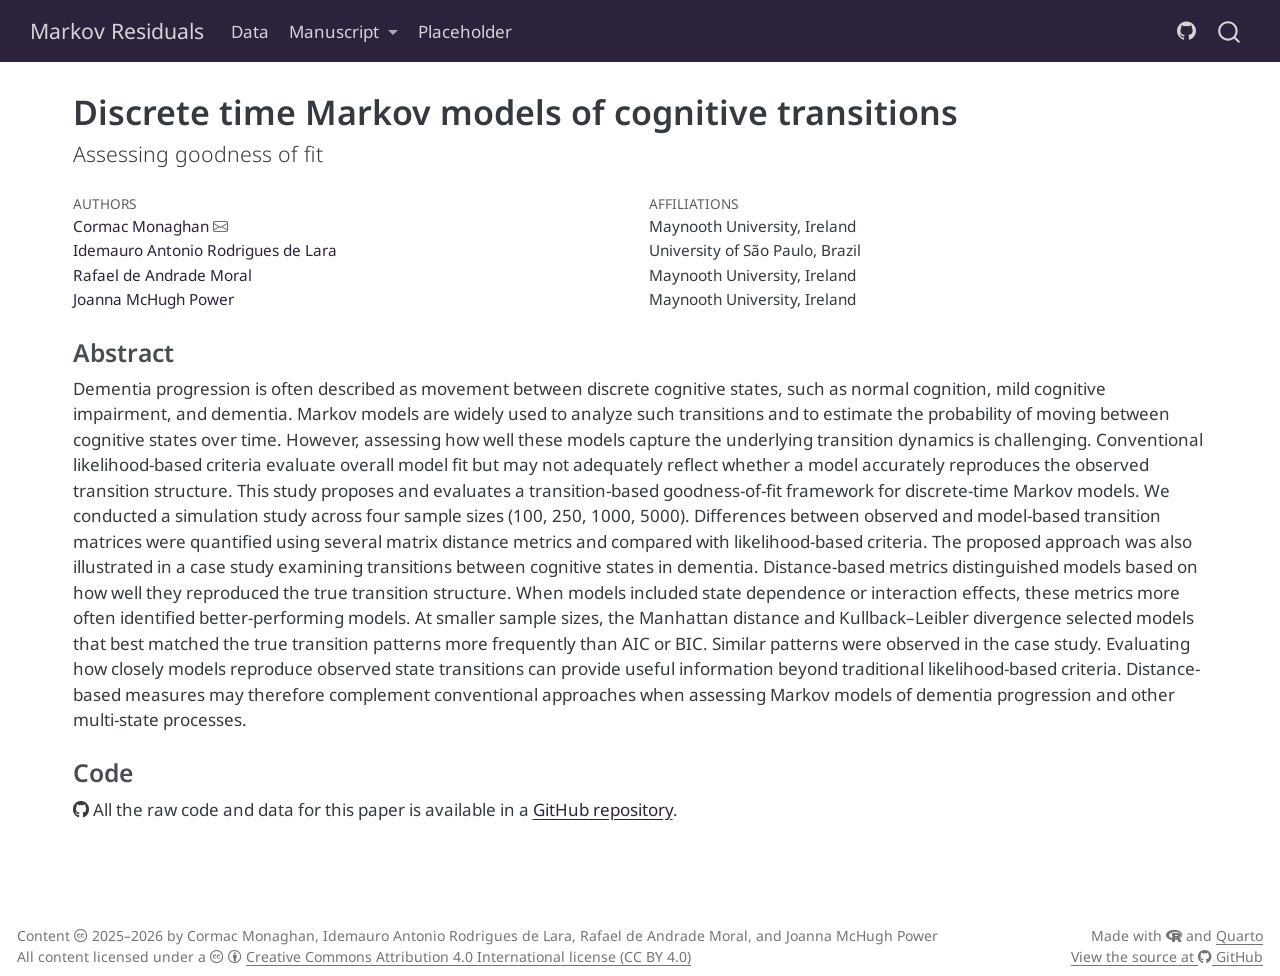
==== docs/index.html @ 7e55bb22 "Building a quarto site" ====
<!DOCTYPE html>
<html xmlns="http://www.w3.org/1999/xhtml" lang="en" xml:lang="en"><head>

<meta charset="utf-8">
<meta name="generator" content="quarto-1.9.30">

<meta name="viewport" content="width=device-width, initial-scale=1.0, user-scalable=yes">

<meta name="author" content="Cormac Monaghan">
<meta name="author" content="Idemauro Antonio Rodrigues de Lara">
<meta name="author" content="Rafael de Andrade Moral">
<meta name="author" content="Joanna McHugh Power">

<title>Discrete time Markov models of cognitive transitions – Markov Residuals</title>
<style>
/* Default styles provided by pandoc.
** See https://pandoc.org/MANUAL.html#variables-for-html for config info.
*/
code{white-space: pre-wrap;}
span.smallcaps{font-variant: small-caps;}
div.columns{display: flex; gap: min(4vw, 1.5em);}
div.column{flex: auto; overflow-x: auto;}
div.hanging-indent{margin-left: 1.5em; text-indent: -1.5em;}
ul.task-list{list-style: none;}
ul.task-list li input[type="checkbox"] {
  width: 0.8em;
  margin: 0 0.8em 0.2em -1em; /* quarto-specific, see https://github.com/quarto-dev/quarto-cli/issues/4556 */ 
  vertical-align: middle;
}
</style>


<script src="site_libs/quarto-nav/quarto-nav.js"></script>
<script src="site_libs/clipboard/clipboard.min.js"></script>
<script src="site_libs/quarto-search/autocomplete.umd.js"></script>
<script src="site_libs/quarto-search/fuse.min.js"></script>
<script src="site_libs/quarto-search/quarto-search.js"></script>
<meta name="quarto:offset" content="./">
<script src="site_libs/quarto-html/quarto.js" type="module"></script>
<script src="site_libs/quarto-html/tabsets/tabsets.js" type="module"></script>
<script src="site_libs/quarto-html/popper.min.js"></script>
<script src="site_libs/quarto-html/tippy.umd.min.js"></script>
<script src="site_libs/quarto-html/anchor.min.js"></script>
<link href="site_libs/quarto-html/tippy.css" rel="stylesheet">
<link href="site_libs/quarto-html/quarto-syntax-highlighting-d8b1f9605cdda7c1d013916fe2302b30.css" rel="stylesheet" id="quarto-text-highlighting-styles">
<script src="site_libs/bootstrap/bootstrap.min.js"></script>
<link href="site_libs/bootstrap/bootstrap-icons.css" rel="stylesheet">
<link href="site_libs/bootstrap/bootstrap-f8b59b6fb6d3e7420e7dad33e9927239.min.css" rel="stylesheet" append-hash="true" id="quarto-bootstrap" data-mode="light">
<link href="site_libs/quarto-contrib/fontawesome6-6.7.2/all.min.css" rel="stylesheet">
<link href="site_libs/quarto-contrib/fontawesome6-6.7.2/latex-fontsize.css" rel="stylesheet">
<script id="quarto-search-options" type="application/json">{
  "location": "navbar",
  "copy-button": false,
  "collapse-after": 3,
  "panel-placement": "end",
  "type": "overlay",
  "limit": 50,
  "keyboard-shortcut": [
    "f",
    "/",
    "s"
  ],
  "show-item-context": false,
  "language": {
    "search-no-results-text": "No results",
    "search-matching-documents-text": "matching documents",
    "search-copy-link-title": "Copy link to search",
    "search-hide-matches-text": "Hide additional matches",
    "search-more-match-text": "more match in this document",
    "search-more-matches-text": "more matches in this document",
    "search-clear-button-title": "Clear",
    "search-text-placeholder": "",
    "search-detached-cancel-button-title": "Cancel",
    "search-submit-button-title": "Submit",
    "search-label": "Search"
  }
}</script>


</head>

<body class="nav-fixed quarto-light">

<div id="quarto-search-results"></div>
  <header id="quarto-header" class="headroom fixed-top">
    <nav class="navbar navbar-expand-lg " data-bs-theme="dark">
      <div class="navbar-container container-fluid">
      <div class="navbar-brand-container mx-auto">
    <a class="navbar-brand" href="./index.html">
    <span class="navbar-title">Markov Residuals</span>
    </a>
  </div>
            <div id="quarto-search" class="" title="Search"></div>
          <button class="navbar-toggler" type="button" data-bs-toggle="collapse" data-bs-target="#navbarCollapse" aria-controls="navbarCollapse" role="menu" aria-expanded="false" aria-label="Toggle navigation" onclick="if (window.quartoToggleHeadroom) { window.quartoToggleHeadroom(); }">
  <span class="navbar-toggler-icon"></span>
</button>
          <div class="collapse navbar-collapse" id="navbarCollapse">
            <ul class="navbar-nav navbar-nav-scroll me-auto">
  <li class="nav-item">
    <a class="nav-link" href="./simulation/dataset.html"> 
<span class="menu-text">Data</span></a>
  </li>  
  <li class="nav-item dropdown ">
    <a class="nav-link dropdown-toggle" href="#" id="nav-menu-manuscript" role="link" data-bs-toggle="dropdown" aria-expanded="false">
 <span class="menu-text">Manuscript</span>
    </a>
    <ul class="dropdown-menu" aria-labelledby="nav-menu-manuscript">    
        <li>
    <a class="dropdown-item" href="./simulation/paper.html">
 <span class="dropdown-text">Manuscript</span></a>
  </li>  
        <li>
    <a class="dropdown-item" href="./simulation/appendix.html">
 <span class="dropdown-text">Appendix</span></a>
  </li>  
    </ul>
  </li>
  <li class="nav-item">
    <span class="nav-link">
<span class="menu-text">Placeholder</span>
    </span>
  </li>  
</ul>
            <ul class="navbar-nav navbar-nav-scroll ms-auto">
  <li class="nav-item compact">
    <a class="nav-link" href="https://github.com/C-Monaghan/hopeful-hornet"> <i class="bi bi-github" role="img" aria-label="github">
</i> 
<span class="menu-text"></span></a>
  </li>  
</ul>
          </div> <!-- /navcollapse -->
            <div class="quarto-navbar-tools">
</div>
      </div> <!-- /container-fluid -->
    </nav>
</header>
<!-- content -->
<div id="quarto-content" class="quarto-container page-columns page-rows-contents page-layout-full page-navbar">
<!-- sidebar -->
<!-- margin-sidebar -->
    
<!-- main -->
<main class="content column-page" id="quarto-document-content">

<header id="title-block-header" class="quarto-title-block default">
<div class="quarto-title">
<h1 class="title">Discrete time Markov models of cognitive transitions</h1>
<p class="subtitle lead">Assessing goodness of fit</p>
</div>


<div class="quarto-title-meta-author column-page">
  <div class="quarto-title-meta-heading">Authors</div>
  <div class="quarto-title-meta-heading">Affiliations</div>
  
    <div class="quarto-title-meta-contents">
    <p class="author"><a href="https://c-monaghan.github.io/">Cormac Monaghan</a> <a href="mailto:cormacmonaghan@protonmail.com" class="quarto-title-author-email"><i class="bi bi-envelope"></i></a> </p>
  </div>
  <div class="quarto-title-meta-contents">
        <p class="affiliation">
            Maynooth University, Ireland
          </p>
      </div>
    <div class="quarto-title-meta-contents">
    <p class="author"><a href="https://scholar.google.com/citations?user=-f0hcJYAAAAJ&amp;hl=pt-BR">Idemauro Antonio Rodrigues de Lara</a> </p>
  </div>
  <div class="quarto-title-meta-contents">
        <p class="affiliation">
            University of São Paulo, Brazil
          </p>
      </div>
    <div class="quarto-title-meta-contents">
    <p class="author"><a href="https://rafamoral.github.io/">Rafael de Andrade Moral</a> </p>
  </div>
  <div class="quarto-title-meta-contents">
        <p class="affiliation">
            Maynooth University, Ireland
          </p>
      </div>
    <div class="quarto-title-meta-contents">
    <p class="author"><a href="https://www.maynoothuniversity.ie/people/joanna-mchugh-power">Joanna McHugh Power</a> </p>
  </div>
  <div class="quarto-title-meta-contents">
        <p class="affiliation">
            Maynooth University, Ireland
          </p>
      </div>
  </div>

<div class="quarto-title-meta column-page">

      
  
    
  </div>
  


</header>


<section id="abstract" class="level3">
<h3 class="anchored" data-anchor-id="abstract">Abstract</h3>
<p>Dementia progression is often described as movement between discrete cognitive states, such as normal cognition, mild cognitive impairment, and dementia. Markov models are widely used to analyze such transitions and to estimate the probability of moving between cognitive states over time. However, assessing how well these models capture the underlying transition dynamics is challenging. Conventional likelihood-based criteria evaluate overall model fit but may not adequately reflect whether a model accurately reproduces the observed transition structure. This study proposes and evaluates a transition-based goodness-of-fit framework for discrete-time Markov models. We conducted a simulation study across four sample sizes (100, 250, 1000, 5000). Differences between observed and model-based transition matrices were quantified using several matrix distance metrics and compared with likelihood-based criteria. The proposed approach was also illustrated in a case study examining transitions between cognitive states in dementia. Distance-based metrics distinguished models based on how well they reproduced the true transition structure. When models included state dependence or interaction effects, these metrics more often identified better-performing models. At smaller sample sizes, the Manhattan distance and Kullback–Leibler divergence selected models that best matched the true transition patterns more frequently than AIC or BIC. Similar patterns were observed in the case study. Evaluating how closely models reproduce observed state transitions can provide useful information beyond traditional likelihood-based criteria. Distance-based measures may therefore complement conventional approaches when assessing Markov models of dementia progression and other multi-state processes.</p>
</section>
<section id="code" class="level3">
<h3 class="anchored" data-anchor-id="code">Code</h3>
<p><i class="fa-brands fa-github" aria-label="github"></i> All the raw code and data for this paper is available in a <a href="https://github.com/C-Monaghan/crisp-clam">GitHub repository</a>.</p>


</section>

</main> <!-- /main -->
<script id="quarto-html-after-body" type="application/javascript">
  window.document.addEventListener("DOMContentLoaded", function (event) {
    const icon = "";
    const anchorJS = new window.AnchorJS();
    anchorJS.options = {
      placement: 'right',
      icon: icon
    };
    anchorJS.add('.anchored');
    const isCodeAnnotation = (el) => {
      for (const clz of el.classList) {
        if (clz.startsWith('code-annotation-')) {                     
          return true;
        }
      }
      return false;
    }
    const onCopySuccess = function(e) {
      // button target
      const button = e.trigger;
      // don't keep focus
      button.blur();
      // flash "checked"
      button.classList.add('code-copy-button-checked');
      var currentTitle = button.getAttribute("title");
      button.setAttribute("title", "Copied!");
      let tooltip;
      if (window.bootstrap) {
        button.setAttribute("data-bs-toggle", "tooltip");
        button.setAttribute("data-bs-placement", "left");
        button.setAttribute("data-bs-title", "Copied!");
        tooltip = new bootstrap.Tooltip(button, 
          { trigger: "manual", 
            customClass: "code-copy-button-tooltip",
            offset: [0, -8]});
        tooltip.show();    
      }
      setTimeout(function() {
        if (tooltip) {
          tooltip.hide();
          button.removeAttribute("data-bs-title");
          button.removeAttribute("data-bs-toggle");
          button.removeAttribute("data-bs-placement");
        }
        button.setAttribute("title", currentTitle);
        button.classList.remove('code-copy-button-checked');
      }, 1000);
      // clear code selection
      e.clearSelection();
    }
    const getTextToCopy = function(trigger) {
      const outerScaffold = trigger.parentElement.cloneNode(true);
      const codeEl = outerScaffold.querySelector('code');
      for (const childEl of codeEl.children) {
        if (isCodeAnnotation(childEl)) {
          childEl.remove();
        }
      }
      return codeEl.innerText;
    }
    const clipboard = new window.ClipboardJS('.code-copy-button:not([data-in-quarto-modal])', {
      text: getTextToCopy
    });
    clipboard.on('success', onCopySuccess);
    if (window.document.getElementById('quarto-embedded-source-code-modal')) {
      const clipboardModal = new window.ClipboardJS('.code-copy-button[data-in-quarto-modal]', {
        text: getTextToCopy,
        container: window.document.getElementById('quarto-embedded-source-code-modal')
      });
      clipboardModal.on('success', onCopySuccess);
    }
      var localhostRegex = new RegExp(/^(?:http|https):\/\/localhost\:?[0-9]*\//);
      var mailtoRegex = new RegExp(/^mailto:/);
        var filterRegex = new RegExp('/' + window.location.host + '/');
      var isInternal = (href) => {
          return filterRegex.test(href) || localhostRegex.test(href) || mailtoRegex.test(href);
      }
      // Inspect non-navigation links and adorn them if external
     var links = window.document.querySelectorAll('a[href]:not(.nav-link):not(.navbar-brand):not(.toc-action):not(.sidebar-link):not(.sidebar-item-toggle):not(.pagination-link):not(.no-external):not([aria-hidden]):not(.dropdown-item):not(.quarto-navigation-tool):not(.about-link)');
      for (var i=0; i<links.length; i++) {
        const link = links[i];
        if (!isInternal(link.href)) {
          // undo the damage that might have been done by quarto-nav.js in the case of
          // links that we want to consider external
          if (link.dataset.originalHref !== undefined) {
            link.href = link.dataset.originalHref;
          }
        }
      }
    function tippyHover(el, contentFn, onTriggerFn, onUntriggerFn) {
      const config = {
        allowHTML: true,
        maxWidth: 500,
        delay: 100,
        arrow: false,
        appendTo: function(el) {
            return el.parentElement;
        },
        interactive: true,
        interactiveBorder: 10,
        theme: 'quarto',
        placement: 'bottom-start',
      };
      if (contentFn) {
        config.content = contentFn;
      }
      if (onTriggerFn) {
        config.onTrigger = onTriggerFn;
      }
      if (onUntriggerFn) {
        config.onUntrigger = onUntriggerFn;
      }
      window.tippy(el, config); 
    }
    const noterefs = window.document.querySelectorAll('a[role="doc-noteref"]');
    for (var i=0; i<noterefs.length; i++) {
      const ref = noterefs[i];
      tippyHover(ref, function() {
        // use id or data attribute instead here
        let href = ref.getAttribute('data-footnote-href') || ref.getAttribute('href');
        try { href = new URL(href).hash; } catch {}
        const id = href.replace(/^#\/?/, "");
        const note = window.document.getElementById(id);
        if (note) {
          return note.innerHTML;
        } else {
          return "";
        }
      });
    }
    const xrefs = window.document.querySelectorAll('a.quarto-xref');
    const processXRef = (id, note) => {
      // Strip column container classes
      const stripColumnClz = (el) => {
        el.classList.remove("page-full", "page-columns");
        if (el.children) {
          for (const child of el.children) {
            stripColumnClz(child);
          }
        }
      }
      stripColumnClz(note)
      if (id === null || id.startsWith('sec-')) {
        // Special case sections, only their first couple elements
        const container = document.createElement("div");
        if (note.children && note.children.length > 2) {
          container.appendChild(note.children[0].cloneNode(true));
          for (let i = 1; i < note.children.length; i++) {
            const child = note.children[i];
            if (child.tagName === "P" && child.innerText === "") {
              continue;
            } else {
              container.appendChild(child.cloneNode(true));
              break;
            }
          }
          if (window.Quarto?.typesetMath) {
            window.Quarto.typesetMath(container);
          }
          return container.innerHTML
        } else {
          if (window.Quarto?.typesetMath) {
            window.Quarto.typesetMath(note);
          }
          return note.innerHTML;
        }
      } else {
        // Remove any anchor links if they are present
        const anchorLink = note.querySelector('a.anchorjs-link');
        if (anchorLink) {
          anchorLink.remove();
        }
        if (window.Quarto?.typesetMath) {
          window.Quarto.typesetMath(note);
        }
        if (note.classList.contains("callout")) {
          return note.outerHTML;
        } else {
          return note.innerHTML;
        }
      }
    }
    for (var i=0; i<xrefs.length; i++) {
      const xref = xrefs[i];
      tippyHover(xref, undefined, function(instance) {
        instance.disable();
        let url = xref.getAttribute('href');
        let hash = undefined; 
        if (url.startsWith('#')) {
          hash = url;
        } else {
          try { hash = new URL(url).hash; } catch {}
        }
        if (hash) {
          const id = hash.replace(/^#\/?/, "");
          const note = window.document.getElementById(id);
          if (note !== null) {
            try {
              const html = processXRef(id, note.cloneNode(true));
              instance.setContent(html);
            } finally {
              instance.enable();
              instance.show();
            }
          } else {
            // See if we can fetch this
            fetch(url.split('#')[0])
            .then(res => res.text())
            .then(html => {
              const parser = new DOMParser();
              const htmlDoc = parser.parseFromString(html, "text/html");
              const note = htmlDoc.getElementById(id);
              if (note !== null) {
                const html = processXRef(id, note);
                instance.setContent(html);
              } 
            }).finally(() => {
              instance.enable();
              instance.show();
            });
          }
        } else {
          // See if we can fetch a full url (with no hash to target)
          // This is a special case and we should probably do some content thinning / targeting
          fetch(url)
          .then(res => res.text())
          .then(html => {
            const parser = new DOMParser();
            const htmlDoc = parser.parseFromString(html, "text/html");
            const note = htmlDoc.querySelector('main.content');
            if (note !== null) {
              // This should only happen for chapter cross references
              // (since there is no id in the URL)
              // remove the first header
              if (note.children.length > 0 && note.children[0].tagName === "HEADER") {
                note.children[0].remove();
              }
              const html = processXRef(null, note);
              instance.setContent(html);
            } 
          }).finally(() => {
            instance.enable();
            instance.show();
          });
        }
      }, function(instance) {
      });
    }
        let selectedAnnoteEl;
        const selectorForAnnotation = ( cell, annotation) => {
          let cellAttr = 'data-code-cell="' + cell + '"';
          let lineAttr = 'data-code-annotation="' +  annotation + '"';
          const selector = 'span[' + cellAttr + '][' + lineAttr + ']';
          return selector;
        }
        const selectCodeLines = (annoteEl) => {
          const doc = window.document;
          const targetCell = annoteEl.getAttribute("data-target-cell");
          const targetAnnotation = annoteEl.getAttribute("data-target-annotation");
          const annoteSpan = window.document.querySelector(selectorForAnnotation(targetCell, targetAnnotation));
          const lines = annoteSpan.getAttribute("data-code-lines").split(",");
          const lineIds = lines.map((line) => {
            return targetCell + "-" + line;
          })
          let top = null;
          let height = null;
          let parent = null;
          if (lineIds.length > 0) {
              //compute the position of the single el (top and bottom and make a div)
              const el = window.document.getElementById(lineIds[0]);
              top = el.offsetTop;
              height = el.offsetHeight;
              parent = el.parentElement.parentElement;
            if (lineIds.length > 1) {
              const lastEl = window.document.getElementById(lineIds[lineIds.length - 1]);
              const bottom = lastEl.offsetTop + lastEl.offsetHeight;
              height = bottom - top;
            }
            if (top !== null && height !== null && parent !== null) {
              // cook up a div (if necessary) and position it 
              let div = window.document.getElementById("code-annotation-line-highlight");
              if (div === null) {
                div = window.document.createElement("div");
                div.setAttribute("id", "code-annotation-line-highlight");
                div.style.position = 'absolute';
                parent.appendChild(div);
              }
              div.style.top = top - 2 + "px";
              div.style.height = height + 4 + "px";
              div.style.left = 0;
              let gutterDiv = window.document.getElementById("code-annotation-line-highlight-gutter");
              if (gutterDiv === null) {
                gutterDiv = window.document.createElement("div");
                gutterDiv.setAttribute("id", "code-annotation-line-highlight-gutter");
                gutterDiv.style.position = 'absolute';
                const codeCell = window.document.getElementById(targetCell);
                const gutter = codeCell.querySelector('.code-annotation-gutter');
                gutter.appendChild(gutterDiv);
              }
              gutterDiv.style.top = top - 2 + "px";
              gutterDiv.style.height = height + 4 + "px";
            }
            selectedAnnoteEl = annoteEl;
          }
        };
        const unselectCodeLines = () => {
          const elementsIds = ["code-annotation-line-highlight", "code-annotation-line-highlight-gutter"];
          elementsIds.forEach((elId) => {
            const div = window.document.getElementById(elId);
            if (div) {
              div.remove();
            }
          });
          selectedAnnoteEl = undefined;
        };
          // Handle positioning of the toggle
      window.addEventListener(
        "resize",
        throttle(() => {
          elRect = undefined;
          if (selectedAnnoteEl) {
            selectCodeLines(selectedAnnoteEl);
          }
        }, 10)
      );
      function throttle(fn, ms) {
      let throttle = false;
      let timer;
        return (...args) => {
          if(!throttle) { // first call gets through
              fn.apply(this, args);
              throttle = true;
          } else { // all the others get throttled
              if(timer) clearTimeout(timer); // cancel #2
              timer = setTimeout(() => {
                fn.apply(this, args);
                timer = throttle = false;
              }, ms);
          }
        };
      }
        // Attach click handler to the DT
        const annoteDls = window.document.querySelectorAll('dt[data-target-cell]');
        for (const annoteDlNode of annoteDls) {
          annoteDlNode.addEventListener('click', (event) => {
            const clickedEl = event.target;
            if (clickedEl !== selectedAnnoteEl) {
              unselectCodeLines();
              const activeEl = window.document.querySelector('dt[data-target-cell].code-annotation-active');
              if (activeEl) {
                activeEl.classList.remove('code-annotation-active');
              }
              selectCodeLines(clickedEl);
              clickedEl.classList.add('code-annotation-active');
            } else {
              // Unselect the line
              unselectCodeLines();
              clickedEl.classList.remove('code-annotation-active');
            }
          });
        }
    const findCites = (el) => {
      const parentEl = el.parentElement;
      if (parentEl) {
        const cites = parentEl.dataset.cites;
        if (cites) {
          return {
            el,
            cites: cites.split(' ')
          };
        } else {
          return findCites(el.parentElement)
        }
      } else {
        return undefined;
      }
    };
    var bibliorefs = window.document.querySelectorAll('a[role="doc-biblioref"]');
    for (var i=0; i<bibliorefs.length; i++) {
      const ref = bibliorefs[i];
      const citeInfo = findCites(ref);
      if (citeInfo) {
        tippyHover(citeInfo.el, function() {
          var popup = window.document.createElement('div');
          citeInfo.cites.forEach(function(cite) {
            var citeDiv = window.document.createElement('div');
            citeDiv.classList.add('hanging-indent');
            citeDiv.classList.add('csl-entry');
            var biblioDiv = window.document.getElementById('ref-' + cite);
            if (biblioDiv) {
              citeDiv.innerHTML = biblioDiv.innerHTML;
            }
            popup.appendChild(citeDiv);
          });
          return popup.innerHTML;
        });
      }
    }
  });
  </script>
</div> <!-- /content -->
<footer class="footer">
  <div class="nav-footer">
    <div class="nav-footer-left">
<p>Content <i class="fa-brands fa-creative-commons" aria-label="creative-commons"></i> 2025–2026 by Cormac Monaghan, Idemauro Antonio Rodrigues de Lara, Rafael de Andrade Moral, and Joanna McHugh Power<br> All content licensed under a <i class="fa-brands fa-creative-commons" aria-label="creative-commons"></i> <i class="fa-brands fa-creative-commons-by" aria-label="creative-commons-by"></i> <a href="https://creativecommons.org/licenses/by/4.0/">Creative Commons Attribution 4.0 International license (CC BY 4.0)</a></p>
</div>   
    <div class="nav-footer-center">
      &nbsp;
    <div class="toc-actions"><ul><li><a href="https://github.com/C-Monaghan/hopeful-hornet/edit/main/index.qmd" class="toc-action"><i class="bi bi-github"></i>Edit this page</a></li><li><a href="https://github.com/C-Monaghan/hopeful-hornet/issues/new" class="toc-action"><i class="bi empty"></i>Report an issue</a></li></ul></div></div>
    <div class="nav-footer-right">
<p>Made with <i class="fa-brands fa-r-project" aria-label="r-project"></i> and <a href="https://quarto.org/">Quarto</a><br> <a href="https://github.com/C-Monaghan/crisp-clam">View the source at <i class="fa-brands fa-github" aria-label="github"></i> GitHub</a></p>
</div>
  </div>
</footer>




</body></html>
---- docs/site_libs/quarto-html/tippy.css ----
.tippy-box[data-animation=fade][data-state=hidden]{opacity:0}[data-tippy-root]{max-width:calc(100vw - 10px)}.tippy-box{position:relative;background-color:#333;color:#fff;border-radius:4px;font-size:14px;line-height:1.4;white-space:normal;outline:0;transition-property:transform,visibility,opacity}.tippy-box[data-placement^=top]>.tippy-arrow{bottom:0}.tippy-box[data-placement^=top]>.tippy-arrow:before{bottom:-7px;left:0;border-width:8px 8px 0;border-top-color:initial;transform-origin:center top}.tippy-box[data-placement^=bottom]>.tippy-arrow{top:0}.tippy-box[data-placement^=bottom]>.tippy-arrow:before{top:-7px;left:0;border-width:0 8px 8px;border-bottom-color:initial;transform-origin:center bottom}.tippy-box[data-placement^=left]>.tippy-arrow{right:0}.tippy-box[data-placement^=left]>.tippy-arrow:before{border-width:8px 0 8px 8px;border-left-color:initial;right:-7px;transform-origin:center left}.tippy-box[data-placement^=right]>.tippy-arrow{left:0}.tippy-box[data-placement^=right]>.tippy-arrow:before{left:-7px;border-width:8px 8px 8px 0;border-right-color:initial;transform-origin:center right}.tippy-box[data-inertia][data-state=visible]{transition-timing-function:cubic-bezier(.54,1.5,.38,1.11)}.tippy-arrow{width:16px;height:16px;color:#333}.tippy-arrow:before{content:"";position:absolute;border-color:transparent;border-style:solid}.tippy-content{position:relative;padding:5px 9px;z-index:1}
---- docs/site_libs/quarto-html/quarto-syntax-highlighting-d8b1f9605cdda7c1d013916fe2302b30.css ----
/* quarto syntax highlight colors */
:root {
  --quarto-hl-al-color: #ff5555;
  --quarto-hl-an-color: #75715e;
  --quarto-hl-at-color: #f92672;
  --quarto-hl-bn-color: #ae81ff;
  --quarto-hl-bu-color: #66D9EF;
  --quarto-hl-ch-color: #e6db74;
  --quarto-hl-co-color: #75715e;
  --quarto-hl-cv-color: #75715e;
  --quarto-hl-cn-color: #ae81ff;
  --quarto-hl-cf-color: #f92672;
  --quarto-hl-dt-color: #66d9ef;
  --quarto-hl-dv-color: #ae81ff;
  --quarto-hl-do-color: #75715e;
  --quarto-hl-er-color: #ff5555;
  --quarto-hl-ex-color: #a6e22e;
  --quarto-hl-fl-color: #ae81ff;
  --quarto-hl-fu-color: #a6e22e;
  --quarto-hl-im-color: #f92672;
  --quarto-hl-in-color: #f1fa8c;
  --quarto-hl-kw-color: #f92672;
  --quarto-hl-op-color: #f8f8f2;
  --quarto-hl-pp-color: #f92672;
  --quarto-hl-re-color: #75715e;
  --quarto-hl-sc-color: #ae81ff;
  --quarto-hl-ss-color: #e6db74;
  --quarto-hl-st-color: #e6db74;
  --quarto-hl-va-color: #f8f8f2;
  --quarto-hl-vs-color: #e6db74;
  --quarto-hl-wa-color: #ff5555;
}

/* other quarto variables */
:root {
  --quarto-font-monospace: SFMono-Regular, Menlo, Monaco, Consolas, "Liberation Mono", "Courier New", monospace;
}

/* syntax highlight based on Pandoc's rules */
pre > code.sourceCode > span {
  color: #f8f8f2;
}

code.sourceCode > span {
  color: #f8f8f2;
}

div.sourceCode,
div.sourceCode pre.sourceCode {
  color: #f8f8f2;
}

/* Normal */
code span {
  color: #f8f8f2;
}

/* Alert */
code span.al {
  font-weight: bold;
  color: #ff5555;
}

/* Annotation */
code span.an {
  color: #75715e;
}

/* Attribute */
code span.at {
  color: #f92672;
}

/* BaseN */
code span.bn {
  color: #ae81ff;
}

/* BuiltIn */
code span.bu {
  color: #66D9EF;
}

/* ControlFlow */
code span.cf {
  color: #f92672;
}

/* Char */
code span.ch {
  color: #e6db74;
}

/* Constant */
code span.cn {
  color: #ae81ff;
}

/* Comment */
code span.co {
  color: #75715e;
}

/* CommentVar */
code span.cv {
  color: #75715e;
}

/* Documentation */
code span.do {
  color: #75715e;
}

/* DataType */
code span.dt {
  font-style: italic;
  color: #66d9ef;
}

/* DecVal */
code span.dv {
  color: #ae81ff;
}

/* Error */
code span.er {
  color: #ff5555;
  text-decoration: underline;
}

/* Extension */
code span.ex {
  font-weight: bold;
  color: #a6e22e;
}

/* Float */
code span.fl {
  color: #ae81ff;
}

/* Function */
code span.fu {
  color: #a6e22e;
}

/* Import */
code span.im {
  color: #f92672;
}

/* Information */
code span.in {
  color: #f1fa8c;
}

/* Keyword */
code span.kw {
  color: #f92672;
}

/* Operator */
code span.op {
  color: #f8f8f2;
}

/* Preprocessor */
code span.pp {
  color: #f92672;
}

/* RegionMarker */
code span.re {
  color: #75715e;
}

/* SpecialChar */
code span.sc {
  color: #ae81ff;
}

/* SpecialString */
code span.ss {
  color: #e6db74;
}

/* String */
code span.st {
  color: #e6db74;
}

/* Variable */
code span.va {
  color: #f8f8f2;
}

/* VerbatimString */
code span.vs {
  color: #e6db74;
}

/* Warning */
code span.wa {
  color: #ff5555;
}

.prevent-inlining {
  content: "</";
}

/*# sourceMappingURL=5479f9e8893d2bbf7c760c855383b0b2.css.map */
---- docs/site_libs/quarto-contrib/fontawesome6-6.7.2/latex-fontsize.css ----
.fa-tiny {
  font-size: 0.5em;
}
.fa-scriptsize {
  font-size: 0.7em;
}
.fa-footnotesize {
  font-size: 0.8em;
}
.fa-small {
  font-size: 0.9em;
}
.fa-normalsize {
  font-size: 1em;
}
.fa-large {
  font-size: 1.2em;
}
.fa-Large {
  font-size: 1.5em;
}
.fa-LARGE {
  font-size: 1.75em;
}
.fa-huge {
  font-size: 2em;
}
.fa-Huge {
  font-size: 2.5em;
}
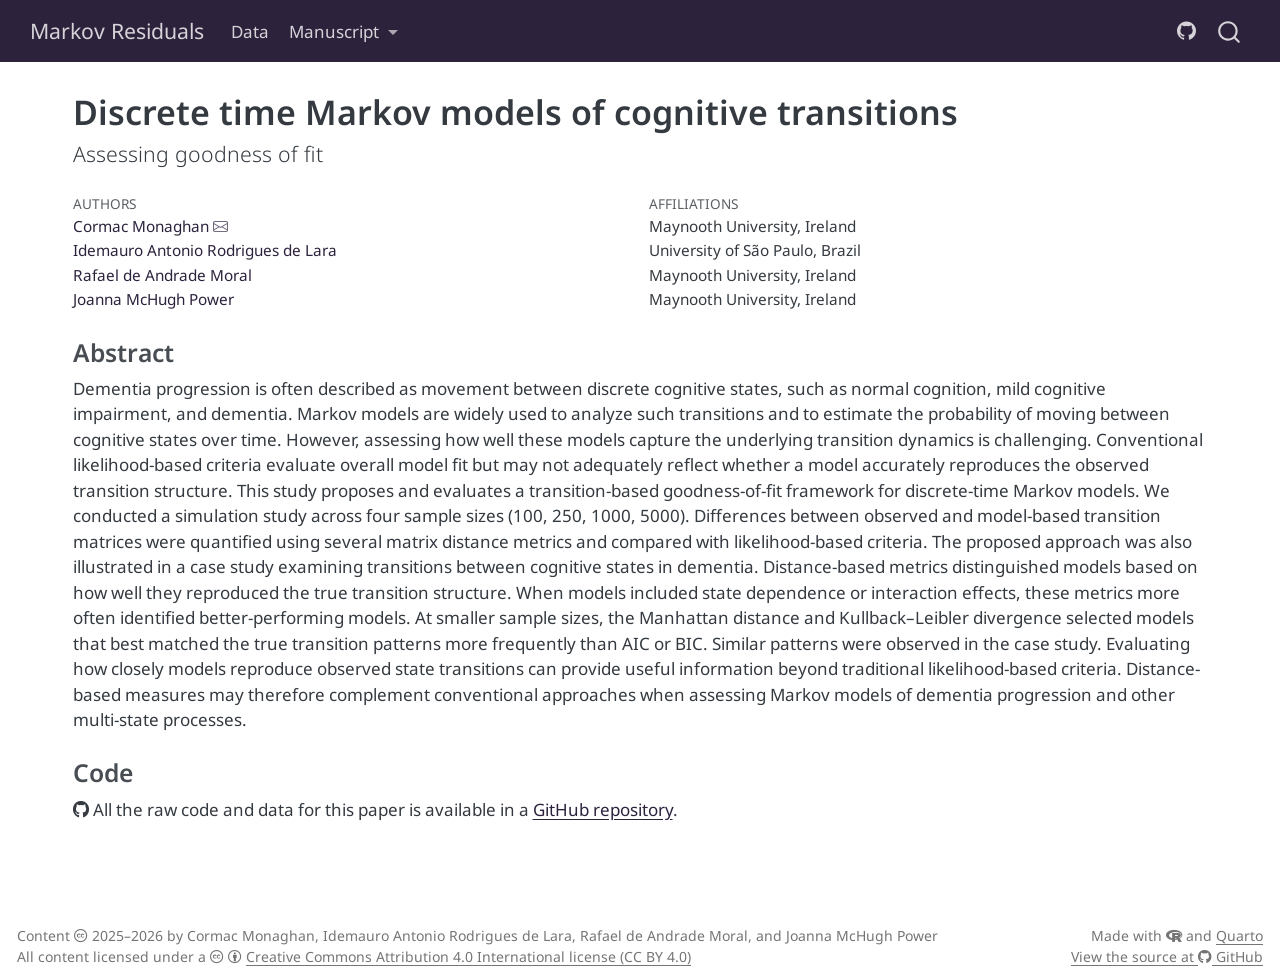
==== commit 54f9e492: "Remove placeholder" ====
--- a/docs/index.html
+++ b/docs/index.html
@@ -115,11 +115,6 @@
   </li>  
     </ul>
   </li>
-  <li class="nav-item">
-    <span class="nav-link">
-<span class="menu-text">Placeholder</span>
-    </span>
-  </li>  
 </ul>
             <ul class="navbar-nav navbar-nav-scroll ms-auto">
   <li class="nav-item compact">
